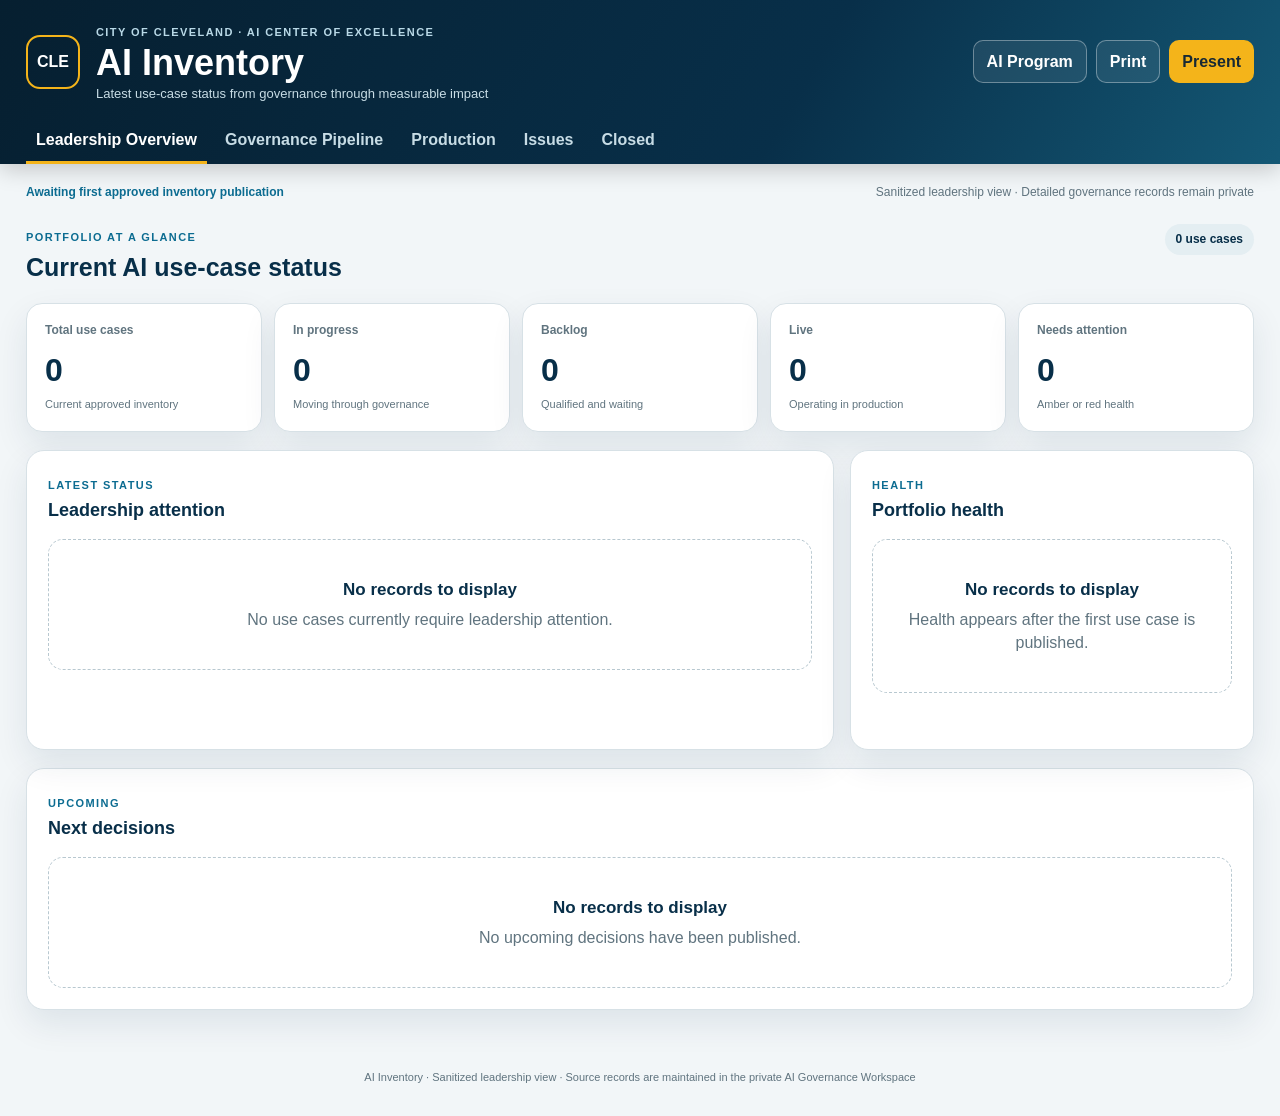
==== AI Inventory/index.html @ 3a7d6797 "Add sanitized AI Inventory leadership dashboard" ====
<!doctype html>
<html lang="en">
<head>
  <meta charset="utf-8">
  <meta name="viewport" content="width=device-width, initial-scale=1">
  <meta name="theme-color" content="#082f49">
  <meta name="description" content="Leadership view of the City of Cleveland AI use-case portfolio.">
  <title>AI Inventory | City of Cleveland</title>
  <link rel="stylesheet" href="assets/styles.css">
</head>
<body>
  <a class="skip-link" href="#main">Skip to inventory</a>
  <div class="loading" id="loading" role="status"><div class="spinner"></div><p>Loading the AI Inventory…</p></div>

  <header class="masthead">
    <div class="masthead-inner">
      <div class="brand-mark" aria-hidden="true">CLE</div>
      <div class="brand-copy">
        <span>City of Cleveland · AI Center of Excellence</span>
        <h1>AI Inventory</h1>
        <p>Latest use-case status from governance through measurable impact</p>
      </div>
      <div class="header-actions">
        <a class="button secondary" href="../">AI Program</a>
        <button class="button secondary" id="printButton" type="button">Print</button>
        <button class="button primary" id="presentButton" type="button">Present</button>
      </div>
    </div>
    <nav class="tabs" aria-label="Inventory views">
      <button class="active" data-view="overview" type="button">Leadership Overview</button>
      <button data-view="pipeline" type="button">Governance Pipeline</button>
      <button data-view="production" type="button">Production</button>
      <button data-view="issues" type="button">Issues</button>
      <button data-view="closed" type="button">Closed</button>
    </nav>
  </header>

  <main id="main">
    <div class="status-row">
      <span class="freshness" id="freshness">Awaiting first approved inventory publication</span>
      <span class="source">Sanitized leadership view · Detailed governance records remain private</span>
    </div>

    <section class="view active" id="overview" aria-labelledby="overview-title">
      <div class="slide">
        <div class="section-heading">
          <div><span class="eyebrow">Portfolio at a glance</span><h2 id="overview-title">Current AI use-case status</h2></div>
          <span class="record-count" id="recordCount">0 use cases</span>
        </div>
        <div class="kpi-grid" id="kpiGrid"></div>
      </div>
      <div class="slide dashboard-grid">
        <article class="panel span-two">
          <div class="panel-heading"><div><span class="eyebrow">Latest status</span><h2>Leadership attention</h2></div></div>
          <div class="attention-list" id="attentionList"></div>
        </article>
        <article class="panel">
          <div class="panel-heading"><div><span class="eyebrow">Health</span><h2>Portfolio health</h2></div></div>
          <div class="health-summary" id="healthSummary"></div>
        </article>
      </div>
      <div class="slide panel">
        <div class="panel-heading"><div><span class="eyebrow">Upcoming</span><h2>Next decisions</h2></div></div>
        <div class="decision-list" id="decisionList"></div>
      </div>
    </section>

    <section class="view" id="pipeline" aria-labelledby="pipeline-title">
      <div class="section-heading">
        <div><span class="eyebrow">Governance lifecycle</span><h2 id="pipeline-title">Use cases by current phase</h2><p>One card per use case, showing only the latest approved status.</p></div>
      </div>
      <div class="filters" aria-label="Inventory filters">
        <input id="searchFilter" type="search" placeholder="Search use case, department, or owner">
        <select id="statusFilter" aria-label="Filter by status"><option value="">All statuses</option></select>
        <select id="healthFilter" aria-label="Filter by health"><option value="">All health ratings</option></select>
        <select id="departmentFilter" aria-label="Filter by department"><option value="">All departments</option></select>
      </div>
      <div class="pipeline" id="pipelineBoard"></div>
    </section>

    <section class="view" id="production" aria-labelledby="production-title">
      <div class="section-heading"><div><span class="eyebrow">Operational inventory</span><h2 id="production-title">Live AI use cases</h2><p>Deployed solutions and their latest monitoring position.</p></div></div>
      <div class="card-grid" id="productionGrid"></div>
    </section>

    <section class="view" id="issues" aria-labelledby="issues-title">
      <div class="section-heading"><div><span class="eyebrow">Monitoring and mitigation</span><h2 id="issues-title">Open and resolved issues</h2><p>Production concerns remain linked to their parent use case.</p></div></div>
      <div class="issue-columns">
        <article class="panel"><div class="panel-heading"><h2>Open issues</h2></div><div id="openIssues"></div></article>
        <article class="panel"><div class="panel-heading"><h2>Recently resolved</h2></div><div id="resolvedIssues"></div></article>
      </div>
    </section>

    <section class="view" id="closed" aria-labelledby="closed-title">
      <div class="section-heading"><div><span class="eyebrow">Lifecycle outcomes</span><h2 id="closed-title">Closed use cases</h2><p>Completed, rejected, withdrawn, and decommissioned records remain visible.</p></div></div>
      <div class="card-grid" id="closedGrid"></div>
    </section>
  </main>

  <div class="present-controls" aria-label="Presentation controls">
    <button id="previousSlide" type="button" aria-label="Previous slide">←</button>
    <span id="slidePosition">1 / 1</span>
    <button id="nextSlide" type="button" aria-label="Next slide">→</button>
    <button id="exitPresentation" type="button">Exit</button>
  </div>

  <footer>AI Inventory · Sanitized leadership view · Source records are maintained in the private AI Governance Workspace</footer>
  <script src="assets/dashboard.js" defer></script>
</body>
</html>
---- AI Inventory/assets/styles.css ----
:root {
  --navy:#082f49; --navy-deep:#061f30; --blue:#0c6c91; --cyan:#3aa7c4;
  --gold:#f4b41a; --ink:#172b36; --muted:#60747f; --paper:#f2f6f8;
  --white:#fff; --line:#d7e1e6; --green:#17795a; --amber:#ad6500; --red:#b42318;
  --shadow:0 14px 34px rgba(8,47,73,.09); --radius:18px;
}
*{box-sizing:border-box}
html{scroll-behavior:smooth}
body{margin:0;background:var(--paper);color:var(--ink);font-family:Aptos,"Segoe UI",Arial,sans-serif;line-height:1.45}
button,input,select{font:inherit}
button{cursor:pointer}
.skip-link{position:absolute;left:-999px;top:0;background:#fff;padding:10px;z-index:100}.skip-link:focus{left:12px;top:12px}
.loading{position:fixed;inset:0;z-index:100;display:grid;place-items:center;align-content:center;gap:12px;background:rgba(242,246,248,.97);color:var(--navy);font-weight:800}.loading.hidden{display:none}.spinner{width:46px;height:46px;border:5px solid #d8e4e9;border-top-color:var(--blue);border-radius:50%;animation:spin 1s linear infinite}@keyframes spin{to{transform:rotate(360deg)}}
.masthead{position:sticky;top:0;z-index:40;background:linear-gradient(120deg,var(--navy-deep),var(--navy) 62%,#145875);color:#fff;box-shadow:0 5px 22px rgba(0,0,0,.2)}
.masthead-inner{max-width:1500px;margin:auto;padding:19px 26px 14px;display:flex;align-items:center;gap:16px}.brand-mark{width:54px;height:54px;border:2px solid var(--gold);border-radius:14px;display:grid;place-items:center;font-weight:900;flex:none}.brand-copy{min-width:0}.brand-copy span,.eyebrow{text-transform:uppercase;letter-spacing:.13em;font-size:11px;font-weight:900}.brand-copy span{color:#b9d9e7}.brand-copy h1{font-size:clamp(24px,3vw,36px);line-height:1;margin:3px 0}.brand-copy p{margin:4px 0 0;color:#c7dce5;font-size:13px}.header-actions{margin-left:auto;display:flex;gap:9px}.button{border:0;border-radius:10px;padding:9px 13px;font-weight:800;text-decoration:none}.button.primary{background:var(--gold);color:#172934}.button.secondary{border:1px solid rgba(255,255,255,.35);background:rgba(255,255,255,.08);color:#fff}.button:hover,.button:focus{filter:brightness(1.08)}
.tabs{max-width:1500px;margin:auto;padding:0 26px;display:flex;gap:8px;overflow:auto}.tabs button{border:0;border-bottom:3px solid transparent;background:transparent;color:#c7dce5;padding:10px;font-weight:750;white-space:nowrap}.tabs button.active{color:#fff;border-bottom-color:var(--gold)}
main{max-width:1500px;margin:0 auto 60px;padding:0 26px}.status-row{display:flex;justify-content:space-between;gap:12px;flex-wrap:wrap;padding:20px 0 14px;color:var(--muted);font-size:12px}.freshness{font-weight:800;color:var(--blue)}
.view{display:none}.view.active{display:block}.slide{margin-bottom:18px}.section-heading,.panel-heading{display:flex;justify-content:space-between;gap:16px;align-items:flex-start}.section-heading{margin:8px 0 16px}.section-heading h2,.panel-heading h2{margin:2px 0;color:var(--navy)}.section-heading h2{font-size:25px}.panel-heading h2{font-size:18px}.section-heading p{margin:5px 0 0;color:var(--muted)}.eyebrow{color:var(--blue)}.record-count{padding:7px 11px;background:#e4eef2;color:var(--navy);border-radius:999px;font-size:12px;font-weight:900}
.kpi-grid{display:grid;grid-template-columns:repeat(5,minmax(150px,1fr));gap:12px}.kpi{background:#fff;border:1px solid var(--line);border-radius:16px;padding:18px;box-shadow:var(--shadow);min-height:112px}.kpi-label{font-size:12px;color:var(--muted);font-weight:750}.kpi-value{font-size:32px;font-weight:900;color:var(--navy);margin-top:8px}.kpi-note{font-size:11px;color:var(--muted);margin-top:3px}
.panel{background:#fff;border:1px solid var(--line);border-radius:var(--radius);padding:21px;box-shadow:var(--shadow)}.panel-heading{margin-bottom:14px}.dashboard-grid{display:grid;grid-template-columns:2fr 1fr;gap:16px}.span-two{min-height:300px}
.health-summary{display:grid;gap:12px}.health-row{display:grid;grid-template-columns:70px 1fr 30px;align-items:center;gap:8px;font-size:12px;font-weight:800}.health-bar{height:10px;border-radius:999px;background:#e6ecef;overflow:hidden}.health-bar i{display:block;height:100%;border-radius:999px}.health-bar i.green{background:var(--green)}.health-bar i.amber{background:var(--amber)}.health-bar i.red{background:var(--red)}
.attention-list,.decision-list{display:grid;gap:10px}.attention-item,.decision-item,.issue-item{display:grid;grid-template-columns:auto 1fr auto;gap:12px;align-items:start;border-bottom:1px solid var(--line);padding:11px 0}.attention-item:last-child,.decision-item:last-child,.issue-item:last-child{border-bottom:0}.attention-item strong,.decision-item strong,.issue-item strong{display:block;color:var(--navy)}.detail{font-size:12px;color:var(--muted);margin-top:3px}.date{font-size:11px;font-weight:900;color:var(--blue);min-width:82px}
.filters{display:grid;grid-template-columns:2fr repeat(3,1fr);gap:9px;margin-bottom:15px}.filters input,.filters select{width:100%;border:1px solid #bdcbd2;border-radius:10px;padding:10px;background:#fff;color:var(--ink)}
.pipeline{display:grid;grid-template-columns:repeat(3,minmax(270px,1fr));gap:14px;align-items:start}.phase-column{background:#e8eff2;border:1px solid var(--line);border-radius:16px;padding:12px;min-height:160px}.phase-title{display:flex;justify-content:space-between;align-items:center;margin:0 2px 11px;color:var(--navy);font-size:13px}.phase-title span{background:#fff;border-radius:999px;padding:3px 8px;color:var(--muted)}.phase-cards{display:grid;gap:10px}
.use-case-card{background:#fff;border:1px solid var(--line);border-left:5px solid var(--blue);border-radius:13px;padding:14px;box-shadow:0 7px 20px rgba(8,47,73,.07)}.use-case-card.green{border-left-color:var(--green)}.use-case-card.amber{border-left-color:var(--amber)}.use-case-card.red{border-left-color:var(--red)}.card-top{display:flex;justify-content:space-between;gap:10px;align-items:start}.use-case-id{font-size:10px;letter-spacing:.08em;color:var(--blue);font-weight:900}.use-case-card h3{font-size:15px;line-height:1.25;color:var(--navy);margin:3px 0}.card-meta,.card-latest,.card-footer{font-size:11px;color:var(--muted)}.card-latest{color:var(--ink);background:#f5f8f9;border-radius:9px;padding:9px;margin:11px 0}.card-latest strong{display:block;color:var(--navy);margin-bottom:2px}.card-footer{display:flex;justify-content:space-between;gap:8px;align-items:center}.readiness{font-weight:850;color:var(--blue)}
.badge{display:inline-flex;align-items:center;border-radius:999px;padding:5px 8px;font-size:10px;font-weight:900;white-space:nowrap}.badge.green{background:#dcf2e8;color:#145a43}.badge.amber{background:#fff0d5;color:#7b4800}.badge.red{background:#fde5e3;color:#821b14}.badge.neutral{background:#e4edf1;color:#3d5866}.badge.critical,.badge.high{background:#fde5e3;color:#821b14}.badge.medium{background:#fff0d5;color:#7b4800}.badge.low{background:#e4edf1;color:#3d5866}
.card-grid{display:grid;grid-template-columns:repeat(3,minmax(260px,1fr));gap:14px}.issue-columns{display:grid;grid-template-columns:1fr 1fr;gap:16px}.issue-item{grid-template-columns:1fr auto}.issue-parent{font-size:10px;color:var(--blue);font-weight:900;text-transform:uppercase;letter-spacing:.06em}.mitigation{margin-top:6px;padding:7px 9px;background:#f5f8f9;border-radius:8px;font-size:11px;color:var(--ink)}
.empty-state{grid-column:1/-1;text-align:center;padding:38px 20px;color:var(--muted);background:#fff;border:1px dashed #b8c8d0;border-radius:15px}.empty-state strong{display:block;color:var(--navy);font-size:17px;margin-bottom:5px}
.present-controls{display:none}footer{max-width:1500px;margin:0 auto 30px;padding:0 26px;text-align:center;color:var(--muted);font-size:11px}
.presentation-mode{overflow:hidden;background:var(--navy-deep)}.presentation-mode .masthead{position:fixed;left:0;right:0}.presentation-mode .tabs,.presentation-mode .brand-copy p,.presentation-mode .status-row{display:none}.presentation-mode main{max-width:none;margin:90px 0 0;height:calc(100vh - 90px);padding:22px 5vw 75px;overflow:auto}.presentation-mode .view.active .slide{display:none;min-height:calc(100vh - 190px)}.presentation-mode .view.active .slide.present-active{display:block}.presentation-mode .panel,.presentation-mode .kpi{box-shadow:none}.presentation-mode .present-controls{position:fixed;display:flex;align-items:center;gap:9px;left:50%;bottom:17px;transform:translateX(-50%);z-index:80;background:var(--navy-deep);padding:8px 10px;border-radius:999px;color:#fff}.present-controls button{border:0;background:#145875;color:#fff;border-radius:999px;padding:8px 12px;font-weight:800}.present-controls span{min-width:70px;text-align:center;font-size:12px}
@media(max-width:1050px){.kpi-grid{grid-template-columns:repeat(3,1fr)}.dashboard-grid,.issue-columns{grid-template-columns:1fr}.pipeline,.card-grid{grid-template-columns:repeat(2,1fr)}}
@media(max-width:700px){.masthead-inner{padding:14px}.brand-mark{width:44px;height:44px}.brand-copy p{display:none}.header-actions .secondary:not(:first-child){display:none}.tabs,main{padding-left:14px;padding-right:14px}.kpi-grid,.pipeline,.card-grid{grid-template-columns:1fr}.filters{grid-template-columns:1fr}.source{display:none}}
@media print{.masthead,.status-row,.filters,.present-controls,footer{display:none!important}body{background:#fff}.view{display:none!important}.view.active{display:block!important}.panel,.kpi,.use-case-card{box-shadow:none}main{max-width:none;margin:0;padding:0}}
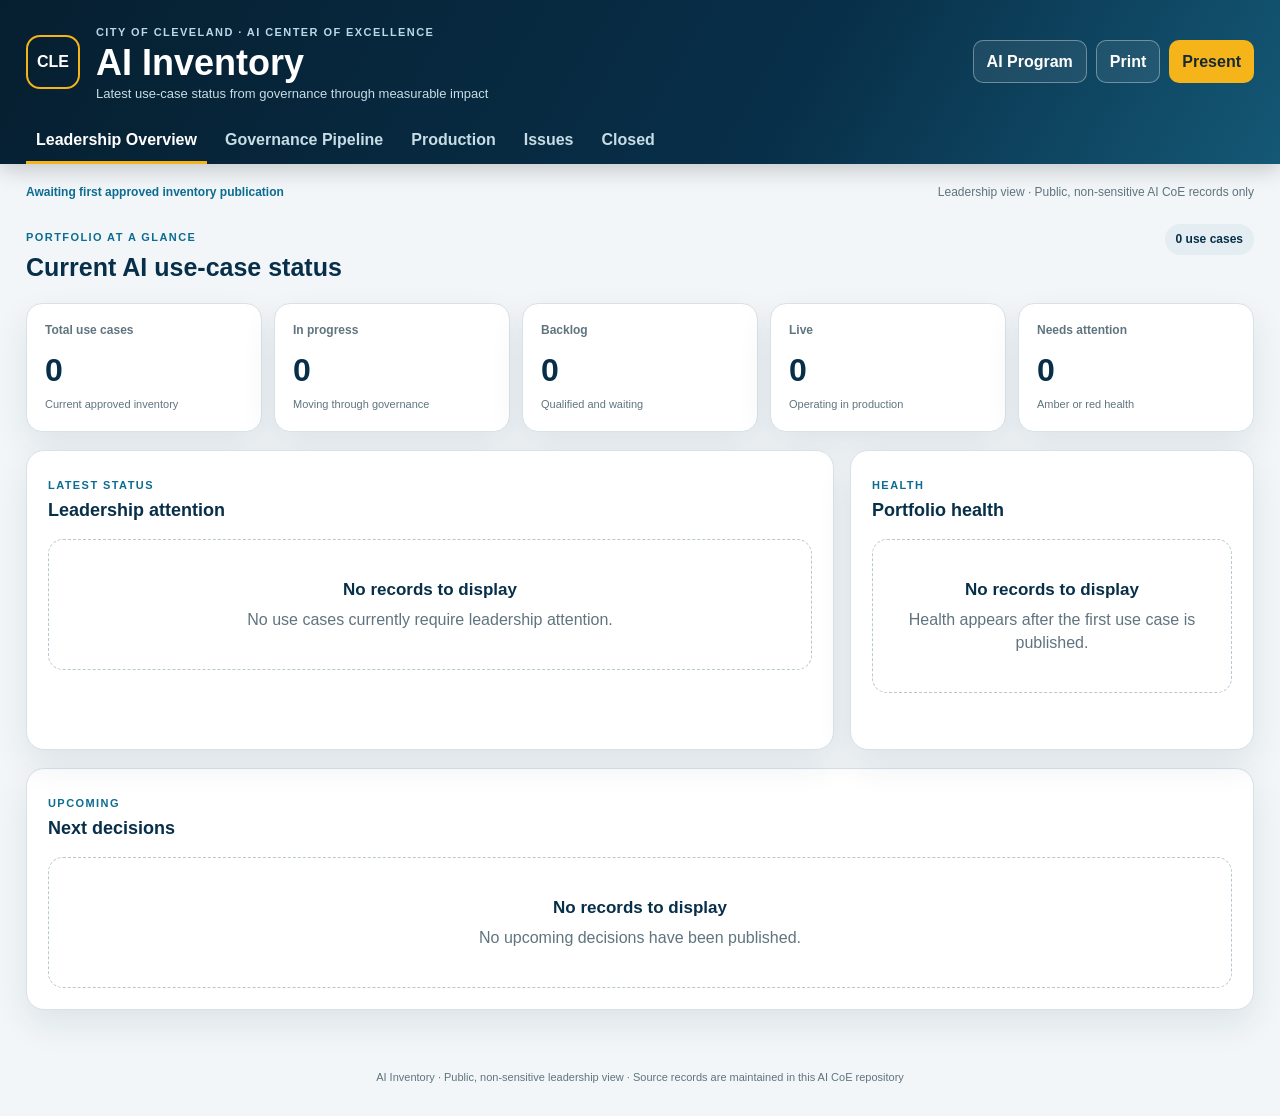
==== commit 45a60434: "Add public AI governance workspace" ====
--- a/AI Inventory/index.html
+++ b/AI Inventory/index.html
@@ -38,7 +38,7 @@
   <main id="main">
     <div class="status-row">
       <span class="freshness" id="freshness">Awaiting first approved inventory publication</span>
-      <span class="source">Sanitized leadership view · Detailed governance records remain private</span>
+      <span class="source">Leadership view · Public, non-sensitive AI CoE records only</span>
     </div>
 
     <section class="view active" id="overview" aria-labelledby="overview-title">
@@ -104,7 +104,7 @@
     <button id="exitPresentation" type="button">Exit</button>
   </div>
 
-  <footer>AI Inventory · Sanitized leadership view · Source records are maintained in the private AI Governance Workspace</footer>
+  <footer>AI Inventory · Public, non-sensitive leadership view · Source records are maintained in this AI CoE repository</footer>
   <script src="assets/dashboard.js" defer></script>
 </body>
 </html>
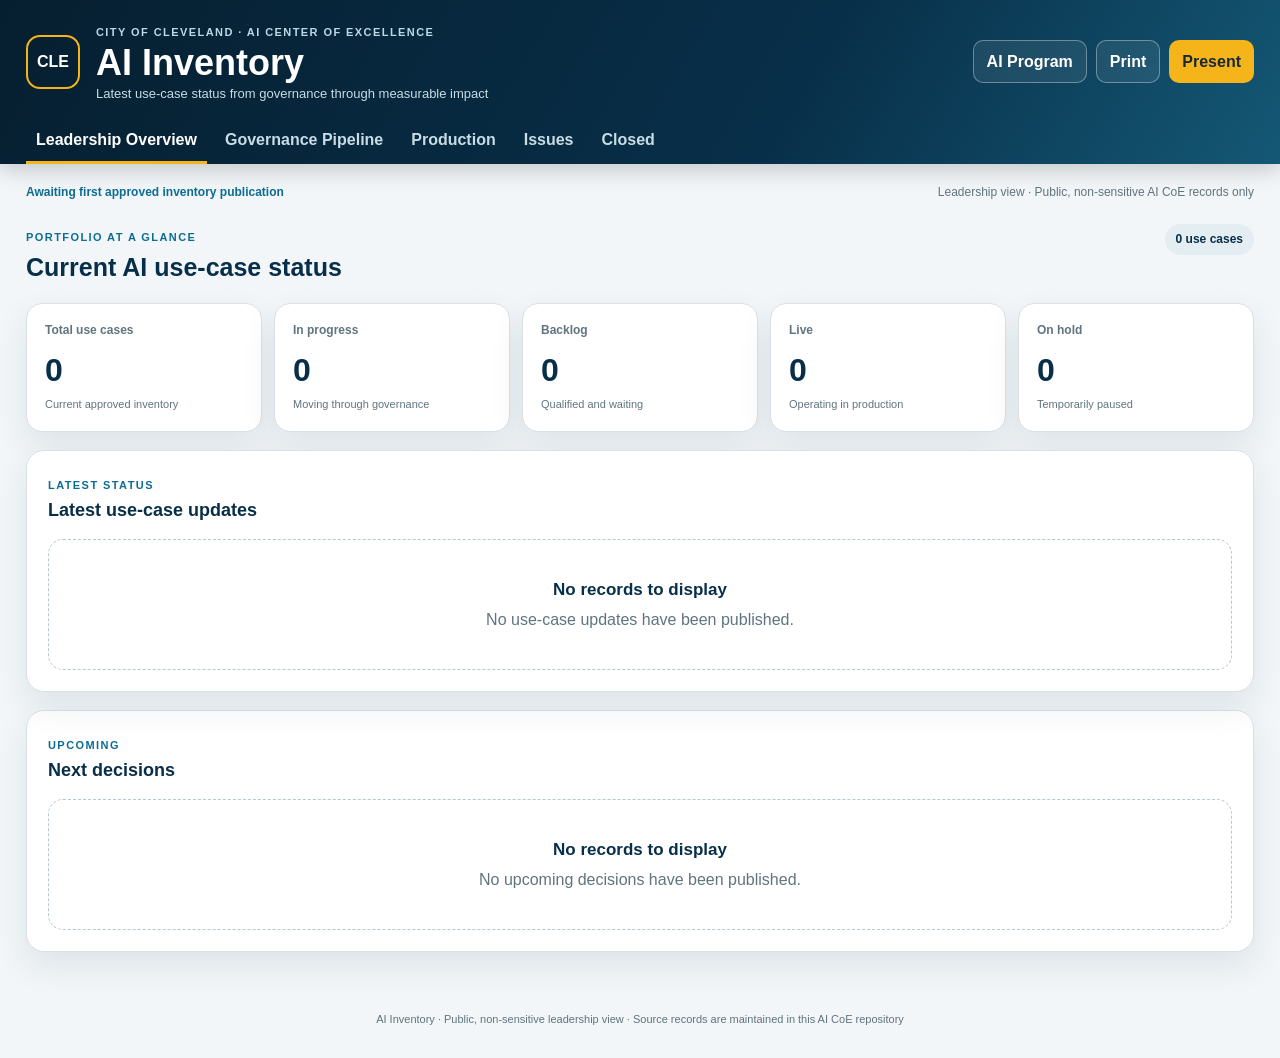
==== commit 05518e64: "Remove health indicators from dashboards" ====
--- a/AI Inventory/index.html
+++ b/AI Inventory/index.html
@@ -50,13 +50,9 @@
         <div class="kpi-grid" id="kpiGrid"></div>
       </div>
       <div class="slide dashboard-grid">
-        <article class="panel span-two">
-          <div class="panel-heading"><div><span class="eyebrow">Latest status</span><h2>Leadership attention</h2></div></div>
-          <div class="attention-list" id="attentionList"></div>
-        </article>
         <article class="panel">
-          <div class="panel-heading"><div><span class="eyebrow">Health</span><h2>Portfolio health</h2></div></div>
-          <div class="health-summary" id="healthSummary"></div>
+          <div class="panel-heading"><div><span class="eyebrow">Latest status</span><h2>Latest use-case updates</h2></div></div>
+          <div class="update-list" id="latestUpdates"></div>
         </article>
       </div>
       <div class="slide panel">
@@ -67,12 +63,11 @@
 
     <section class="view" id="pipeline" aria-labelledby="pipeline-title">
       <div class="section-heading">
-        <div><span class="eyebrow">Governance lifecycle</span><h2 id="pipeline-title">Use cases by current phase</h2><p>One card per use case, showing only the latest approved status.</p></div>
+          <div><span class="eyebrow">Governance lifecycle</span><h2 id="pipeline-title">Use cases by current phase</h2><p>Simple phases, latest update, checklist progress, and direct file access.</p></div>
       </div>
       <div class="filters" aria-label="Inventory filters">
         <input id="searchFilter" type="search" placeholder="Search use case, department, or owner">
         <select id="statusFilter" aria-label="Filter by status"><option value="">All statuses</option></select>
-        <select id="healthFilter" aria-label="Filter by health"><option value="">All health ratings</option></select>
         <select id="departmentFilter" aria-label="Filter by department"><option value="">All departments</option></select>
       </div>
       <div class="pipeline" id="pipelineBoard"></div>
--- a/AI Inventory/assets/styles.css
+++ b/AI Inventory/assets/styles.css
@@ -1,7 +1,7 @@
 :root {
   --navy:#082f49; --navy-deep:#061f30; --blue:#0c6c91; --cyan:#3aa7c4;
   --gold:#f4b41a; --ink:#172b36; --muted:#60747f; --paper:#f2f6f8;
-  --white:#fff; --line:#d7e1e6; --green:#17795a; --amber:#ad6500; --red:#b42318;
+  --white:#fff; --line:#d7e1e6;
   --shadow:0 14px 34px rgba(8,47,73,.09); --radius:18px;
 }
 *{box-sizing:border-box}
@@ -17,13 +17,13 @@
 main{max-width:1500px;margin:0 auto 60px;padding:0 26px}.status-row{display:flex;justify-content:space-between;gap:12px;flex-wrap:wrap;padding:20px 0 14px;color:var(--muted);font-size:12px}.freshness{font-weight:800;color:var(--blue)}
 .view{display:none}.view.active{display:block}.slide{margin-bottom:18px}.section-heading,.panel-heading{display:flex;justify-content:space-between;gap:16px;align-items:flex-start}.section-heading{margin:8px 0 16px}.section-heading h2,.panel-heading h2{margin:2px 0;color:var(--navy)}.section-heading h2{font-size:25px}.panel-heading h2{font-size:18px}.section-heading p{margin:5px 0 0;color:var(--muted)}.eyebrow{color:var(--blue)}.record-count{padding:7px 11px;background:#e4eef2;color:var(--navy);border-radius:999px;font-size:12px;font-weight:900}
 .kpi-grid{display:grid;grid-template-columns:repeat(5,minmax(150px,1fr));gap:12px}.kpi{background:#fff;border:1px solid var(--line);border-radius:16px;padding:18px;box-shadow:var(--shadow);min-height:112px}.kpi-label{font-size:12px;color:var(--muted);font-weight:750}.kpi-value{font-size:32px;font-weight:900;color:var(--navy);margin-top:8px}.kpi-note{font-size:11px;color:var(--muted);margin-top:3px}
-.panel{background:#fff;border:1px solid var(--line);border-radius:var(--radius);padding:21px;box-shadow:var(--shadow)}.panel-heading{margin-bottom:14px}.dashboard-grid{display:grid;grid-template-columns:2fr 1fr;gap:16px}.span-two{min-height:300px}
-.health-summary{display:grid;gap:12px}.health-row{display:grid;grid-template-columns:70px 1fr 30px;align-items:center;gap:8px;font-size:12px;font-weight:800}.health-bar{height:10px;border-radius:999px;background:#e6ecef;overflow:hidden}.health-bar i{display:block;height:100%;border-radius:999px}.health-bar i.green{background:var(--green)}.health-bar i.amber{background:var(--amber)}.health-bar i.red{background:var(--red)}
-.attention-list,.decision-list{display:grid;gap:10px}.attention-item,.decision-item,.issue-item{display:grid;grid-template-columns:auto 1fr auto;gap:12px;align-items:start;border-bottom:1px solid var(--line);padding:11px 0}.attention-item:last-child,.decision-item:last-child,.issue-item:last-child{border-bottom:0}.attention-item strong,.decision-item strong,.issue-item strong{display:block;color:var(--navy)}.detail{font-size:12px;color:var(--muted);margin-top:3px}.date{font-size:11px;font-weight:900;color:var(--blue);min-width:82px}
-.filters{display:grid;grid-template-columns:2fr repeat(3,1fr);gap:9px;margin-bottom:15px}.filters input,.filters select{width:100%;border:1px solid #bdcbd2;border-radius:10px;padding:10px;background:#fff;color:var(--ink)}
+.panel{background:#fff;border:1px solid var(--line);border-radius:var(--radius);padding:21px;box-shadow:var(--shadow)}.panel-heading{margin-bottom:14px}.dashboard-grid{display:grid;grid-template-columns:1fr;gap:16px}
+.update-list,.decision-list{display:grid;gap:10px}.update-item,.decision-item,.issue-item{display:grid;grid-template-columns:auto 1fr auto;gap:12px;align-items:start;border-bottom:1px solid var(--line);padding:11px 0}.update-item:last-child,.decision-item:last-child,.issue-item:last-child{border-bottom:0}.update-item strong,.decision-item strong,.issue-item strong{display:block;color:var(--navy)}.detail{font-size:12px;color:var(--muted);margin-top:3px}.date{font-size:11px;font-weight:900;color:var(--blue);min-width:82px}
+.filters{display:grid;grid-template-columns:2fr 1fr 1fr;gap:9px;margin-bottom:15px}.filters input,.filters select{width:100%;border:1px solid #bdcbd2;border-radius:10px;padding:10px;background:#fff;color:var(--ink)}
 .pipeline{display:grid;grid-template-columns:repeat(3,minmax(270px,1fr));gap:14px;align-items:start}.phase-column{background:#e8eff2;border:1px solid var(--line);border-radius:16px;padding:12px;min-height:160px}.phase-title{display:flex;justify-content:space-between;align-items:center;margin:0 2px 11px;color:var(--navy);font-size:13px}.phase-title span{background:#fff;border-radius:999px;padding:3px 8px;color:var(--muted)}.phase-cards{display:grid;gap:10px}
-.use-case-card{background:#fff;border:1px solid var(--line);border-left:5px solid var(--blue);border-radius:13px;padding:14px;box-shadow:0 7px 20px rgba(8,47,73,.07)}.use-case-card.green{border-left-color:var(--green)}.use-case-card.amber{border-left-color:var(--amber)}.use-case-card.red{border-left-color:var(--red)}.card-top{display:flex;justify-content:space-between;gap:10px;align-items:start}.use-case-id{font-size:10px;letter-spacing:.08em;color:var(--blue);font-weight:900}.use-case-card h3{font-size:15px;line-height:1.25;color:var(--navy);margin:3px 0}.card-meta,.card-latest,.card-footer{font-size:11px;color:var(--muted)}.card-latest{color:var(--ink);background:#f5f8f9;border-radius:9px;padding:9px;margin:11px 0}.card-latest strong{display:block;color:var(--navy);margin-bottom:2px}.card-footer{display:flex;justify-content:space-between;gap:8px;align-items:center}.readiness{font-weight:850;color:var(--blue)}
-.badge{display:inline-flex;align-items:center;border-radius:999px;padding:5px 8px;font-size:10px;font-weight:900;white-space:nowrap}.badge.green{background:#dcf2e8;color:#145a43}.badge.amber{background:#fff0d5;color:#7b4800}.badge.red{background:#fde5e3;color:#821b14}.badge.neutral{background:#e4edf1;color:#3d5866}.badge.critical,.badge.high{background:#fde5e3;color:#821b14}.badge.medium{background:#fff0d5;color:#7b4800}.badge.low{background:#e4edf1;color:#3d5866}
+.use-case-card{background:#fff;border:1px solid var(--line);border-left:5px solid var(--blue);border-radius:13px;padding:14px;box-shadow:0 7px 20px rgba(8,47,73,.07)}.card-top{display:flex;justify-content:space-between;gap:10px;align-items:start}.use-case-id{font-size:10px;letter-spacing:.08em;color:var(--blue);font-weight:900}.use-case-card h3{font-size:15px;line-height:1.25;color:var(--navy);margin:3px 0}.card-meta,.card-latest,.card-footer{font-size:11px;color:var(--muted)}.card-latest{color:var(--ink);background:#f5f8f9;border-radius:9px;padding:9px;margin:11px 0}.card-latest strong{display:block;color:var(--navy);margin-bottom:2px}.card-footer{display:flex;justify-content:space-between;gap:8px;align-items:center}.readiness{font-weight:850;color:var(--blue)}
+.card-actions{display:flex;gap:8px;margin-top:11px}.card-actions a{flex:1;text-align:center;text-decoration:none;border:1px solid #b9cbd4;border-radius:8px;padding:7px;color:var(--blue);font-size:11px;font-weight:850}.card-actions a:hover,.card-actions a:focus{background:#e9f2f5}
+.badge{display:inline-flex;align-items:center;border-radius:999px;padding:5px 8px;font-size:10px;font-weight:900;white-space:nowrap;background:#e4edf1;color:#3d5866}
 .card-grid{display:grid;grid-template-columns:repeat(3,minmax(260px,1fr));gap:14px}.issue-columns{display:grid;grid-template-columns:1fr 1fr;gap:16px}.issue-item{grid-template-columns:1fr auto}.issue-parent{font-size:10px;color:var(--blue);font-weight:900;text-transform:uppercase;letter-spacing:.06em}.mitigation{margin-top:6px;padding:7px 9px;background:#f5f8f9;border-radius:8px;font-size:11px;color:var(--ink)}
 .empty-state{grid-column:1/-1;text-align:center;padding:38px 20px;color:var(--muted);background:#fff;border:1px dashed #b8c8d0;border-radius:15px}.empty-state strong{display:block;color:var(--navy);font-size:17px;margin-bottom:5px}
 .present-controls{display:none}footer{max-width:1500px;margin:0 auto 30px;padding:0 26px;text-align:center;color:var(--muted);font-size:11px}
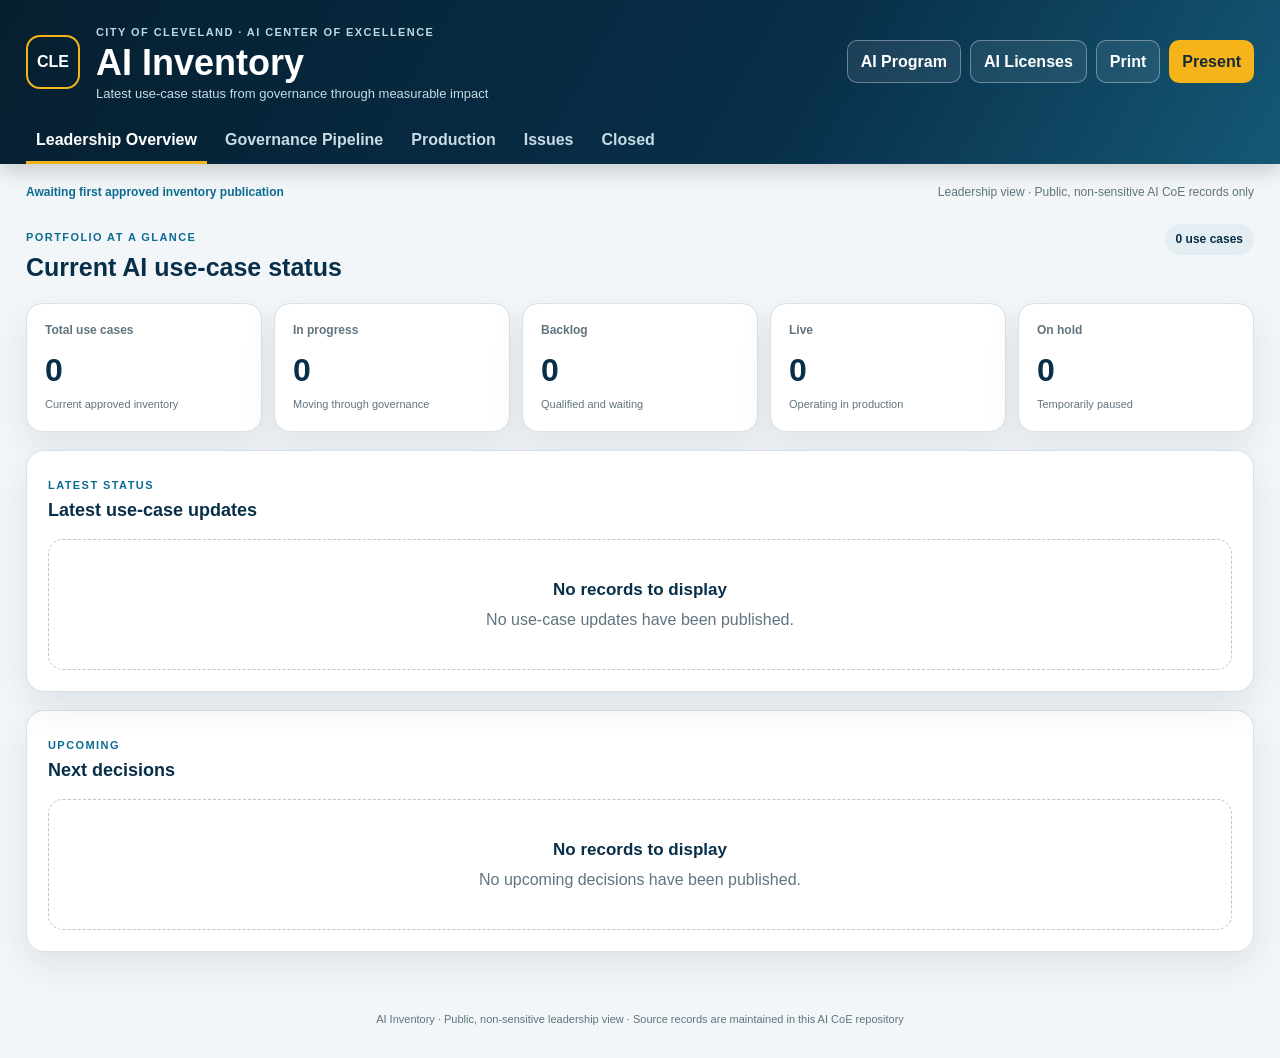
==== commit 37e28d19: "Add automated AI license dashboard" ====
--- a/AI Inventory/index.html
+++ b/AI Inventory/index.html
@@ -22,6 +22,7 @@
       </div>
       <div class="header-actions">
         <a class="button secondary" href="../">AI Program</a>
+        <a class="button secondary" href="../AI%20Licenses/">AI Licenses</a>
         <button class="button secondary" id="printButton" type="button">Print</button>
         <button class="button primary" id="presentButton" type="button">Present</button>
       </div>
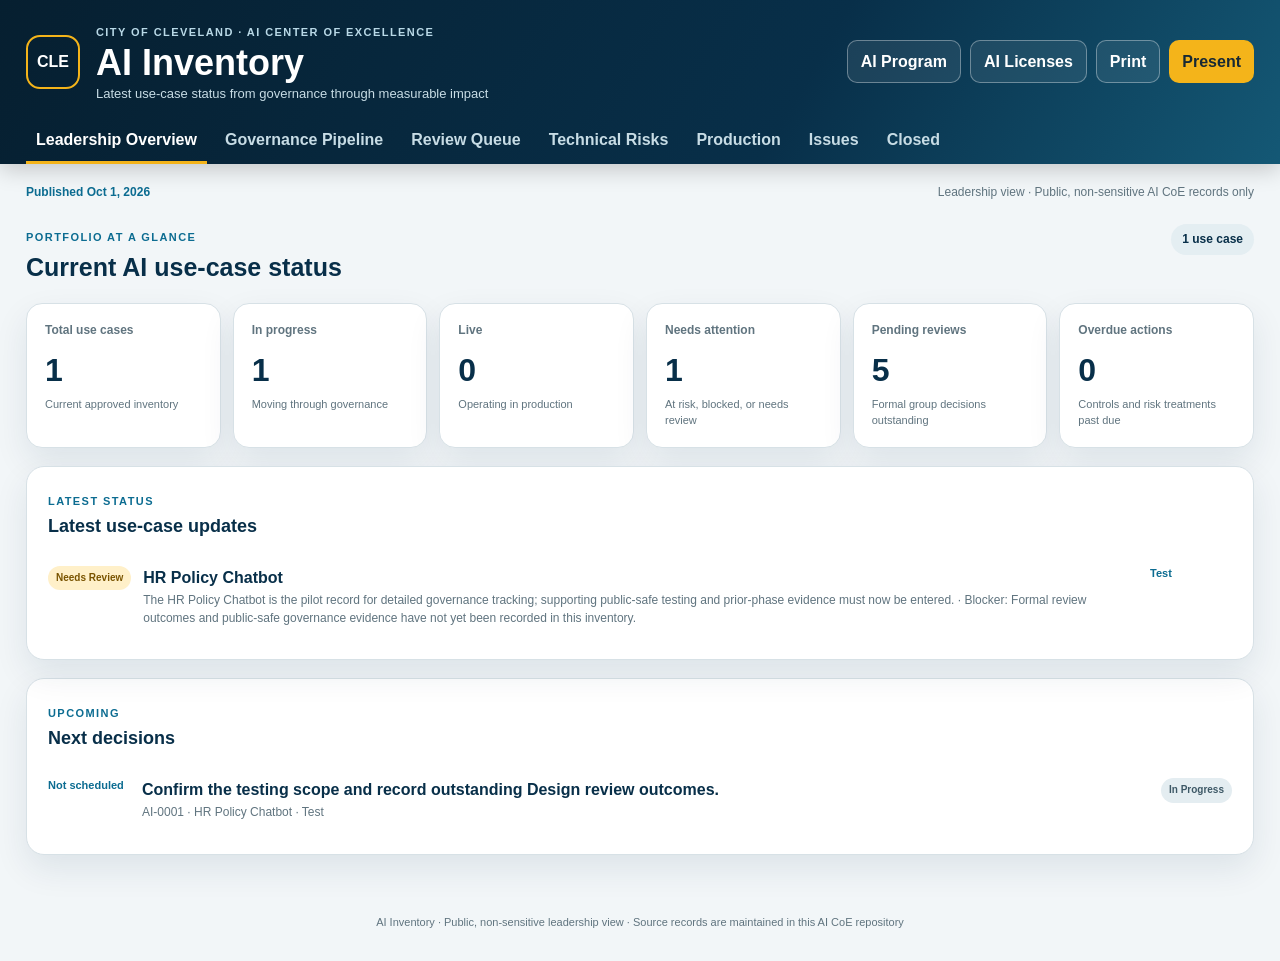
==== commit e015c416: "Expand AI inventory governance tracking" ====
--- a/AI Inventory/index.html
+++ b/AI Inventory/index.html
@@ -30,6 +30,8 @@
     <nav class="tabs" aria-label="Inventory views">
       <button class="active" data-view="overview" type="button">Leadership Overview</button>
       <button data-view="pipeline" type="button">Governance Pipeline</button>
+      <button data-view="reviews" type="button">Review Queue</button>
+      <button data-view="risks" type="button">Technical Risks</button>
       <button data-view="production" type="button">Production</button>
       <button data-view="issues" type="button">Issues</button>
       <button data-view="closed" type="button">Closed</button>
@@ -74,6 +76,25 @@
       <div class="pipeline" id="pipelineBoard"></div>
     </section>
 
+    <section class="view" id="reviews" aria-labelledby="reviews-title">
+      <div class="slide">
+        <div class="section-heading"><div><span class="eyebrow">Formal assurance</span><h2 id="reviews-title">Review queue</h2><p>Required Cyber, Data, Application, Network, and Enterprise decisions that are not yet complete.</p></div></div>
+        <div class="kpi-grid five" id="reviewKpis"></div>
+      </div>
+      <div class="slide panel">
+        <div class="panel-heading"><div><span class="eyebrow">Action required</span><h2>Pending formal reviews</h2></div></div>
+        <div id="reviewQueue"></div>
+      </div>
+    </section>
+
+    <section class="view" id="risks" aria-labelledby="risks-title">
+      <div class="slide">
+        <div class="section-heading"><div><span class="eyebrow">Technical assurance</span><h2 id="risks-title">Technical and AI risk register</h2><p>Inherent and residual risks, mitigation ownership, target dates, and decision status.</p></div></div>
+        <div class="kpi-grid" id="riskKpis"></div>
+      </div>
+      <div class="slide risk-grid" id="technicalRiskList"></div>
+    </section>
+
     <section class="view" id="production" aria-labelledby="production-title">
       <div class="section-heading"><div><span class="eyebrow">Operational inventory</span><h2 id="production-title">Live AI use cases</h2><p>Deployed solutions and their latest monitoring position.</p></div></div>
       <div class="card-grid" id="productionGrid"></div>
@@ -93,6 +114,13 @@
     </section>
   </main>
 
+  <dialog class="case-dialog" id="caseDetailDialog" aria-labelledby="caseDetailTitle">
+    <div class="dialog-shell">
+      <div class="dialog-header"><div><span class="eyebrow">Governance passport</span><h2 id="caseDetailTitle">Use-case governance</h2></div><button class="dialog-close" id="caseDetailClose" type="button" aria-label="Close detailed governance view">Close</button></div>
+      <div class="dialog-body" id="caseDetailBody"></div>
+    </div>
+  </dialog>
+
   <div class="present-controls" aria-label="Presentation controls">
     <button id="previousSlide" type="button" aria-label="Previous slide">←</button>
     <span id="slidePosition">1 / 1</span>
--- a/AI Inventory/assets/styles.css
+++ b/AI Inventory/assets/styles.css
@@ -16,18 +16,21 @@
 .tabs{max-width:1500px;margin:auto;padding:0 26px;display:flex;gap:8px;overflow:auto}.tabs button{border:0;border-bottom:3px solid transparent;background:transparent;color:#c7dce5;padding:10px;font-weight:750;white-space:nowrap}.tabs button.active{color:#fff;border-bottom-color:var(--gold)}
 main{max-width:1500px;margin:0 auto 60px;padding:0 26px}.status-row{display:flex;justify-content:space-between;gap:12px;flex-wrap:wrap;padding:20px 0 14px;color:var(--muted);font-size:12px}.freshness{font-weight:800;color:var(--blue)}
 .view{display:none}.view.active{display:block}.slide{margin-bottom:18px}.section-heading,.panel-heading{display:flex;justify-content:space-between;gap:16px;align-items:flex-start}.section-heading{margin:8px 0 16px}.section-heading h2,.panel-heading h2{margin:2px 0;color:var(--navy)}.section-heading h2{font-size:25px}.panel-heading h2{font-size:18px}.section-heading p{margin:5px 0 0;color:var(--muted)}.eyebrow{color:var(--blue)}.record-count{padding:7px 11px;background:#e4eef2;color:var(--navy);border-radius:999px;font-size:12px;font-weight:900}
-.kpi-grid{display:grid;grid-template-columns:repeat(5,minmax(150px,1fr));gap:12px}.kpi{background:#fff;border:1px solid var(--line);border-radius:16px;padding:18px;box-shadow:var(--shadow);min-height:112px}.kpi-label{font-size:12px;color:var(--muted);font-weight:750}.kpi-value{font-size:32px;font-weight:900;color:var(--navy);margin-top:8px}.kpi-note{font-size:11px;color:var(--muted);margin-top:3px}
+.kpi-grid{display:grid;grid-template-columns:repeat(auto-fit,minmax(150px,1fr));gap:12px}.kpi{background:#fff;border:1px solid var(--line);border-radius:16px;padding:18px;box-shadow:var(--shadow);min-height:112px}.kpi-label{font-size:12px;color:var(--muted);font-weight:750}.kpi-value{font-size:32px;font-weight:900;color:var(--navy);margin-top:8px}.kpi-note{font-size:11px;color:var(--muted);margin-top:3px}
 .panel{background:#fff;border:1px solid var(--line);border-radius:var(--radius);padding:21px;box-shadow:var(--shadow)}.panel-heading{margin-bottom:14px}.dashboard-grid{display:grid;grid-template-columns:1fr;gap:16px}
 .update-list,.decision-list{display:grid;gap:10px}.update-item,.decision-item,.issue-item{display:grid;grid-template-columns:auto 1fr auto;gap:12px;align-items:start;border-bottom:1px solid var(--line);padding:11px 0}.update-item:last-child,.decision-item:last-child,.issue-item:last-child{border-bottom:0}.update-item strong,.decision-item strong,.issue-item strong{display:block;color:var(--navy)}.detail{font-size:12px;color:var(--muted);margin-top:3px}.date{font-size:11px;font-weight:900;color:var(--blue);min-width:82px}
 .filters{display:grid;grid-template-columns:2fr 1fr 1fr;gap:9px;margin-bottom:15px}.filters input,.filters select{width:100%;border:1px solid #bdcbd2;border-radius:10px;padding:10px;background:#fff;color:var(--ink)}
 .pipeline{display:grid;grid-template-columns:repeat(3,minmax(270px,1fr));gap:14px;align-items:start}.phase-column{background:#e8eff2;border:1px solid var(--line);border-radius:16px;padding:12px;min-height:160px}.phase-title{display:flex;justify-content:space-between;align-items:center;margin:0 2px 11px;color:var(--navy);font-size:13px}.phase-title span{background:#fff;border-radius:999px;padding:3px 8px;color:var(--muted)}.phase-cards{display:grid;gap:10px}
 .use-case-card{background:#fff;border:1px solid var(--line);border-left:5px solid var(--blue);border-radius:13px;padding:14px;box-shadow:0 7px 20px rgba(8,47,73,.07)}.card-top{display:flex;justify-content:space-between;gap:10px;align-items:start}.use-case-id{font-size:10px;letter-spacing:.08em;color:var(--blue);font-weight:900}.use-case-card h3{font-size:15px;line-height:1.25;color:var(--navy);margin:3px 0}.card-meta,.card-latest,.card-footer{font-size:11px;color:var(--muted)}.card-latest{color:var(--ink);background:#f5f8f9;border-radius:9px;padding:9px;margin:11px 0}.card-latest strong{display:block;color:var(--navy);margin-bottom:2px}.card-footer{display:flex;justify-content:space-between;gap:8px;align-items:center}.readiness{font-weight:850;color:var(--blue)}
-.card-actions{display:flex;gap:8px;margin-top:11px}.card-actions a{flex:1;text-align:center;text-decoration:none;border:1px solid #b9cbd4;border-radius:8px;padding:7px;color:var(--blue);font-size:11px;font-weight:850}.card-actions a:hover,.card-actions a:focus{background:#e9f2f5}
-.badge{display:inline-flex;align-items:center;border-radius:999px;padding:5px 8px;font-size:10px;font-weight:900;white-space:nowrap;background:#e4edf1;color:#3d5866}
+.card-actions{display:flex;gap:8px;flex-wrap:wrap;margin-top:11px}.card-actions a,.link-button{flex:1;text-align:center;text-decoration:none;border:1px solid #b9cbd4;border-radius:8px;padding:7px;color:var(--blue);background:#fff;font-size:11px;font-weight:850;white-space:nowrap}.card-actions a:hover,.card-actions a:focus,.link-button:hover,.link-button:focus{background:#e9f2f5}.mini-grid{display:grid;grid-template-columns:repeat(3,1fr);gap:5px;margin:9px 0}.mini-grid span{background:#f5f8f9;border-radius:7px;padding:6px;text-align:center;color:var(--muted);font-size:9px}.mini-grid strong{display:block;color:var(--navy);font-size:13px}.blocker{color:#8c321f}
+.badge{display:inline-flex;align-items:center;border-radius:999px;padding:5px 8px;font-size:10px;font-weight:900;white-space:nowrap;background:#e4edf1;color:#3d5866}.badge.on-track,.badge.approved,.badge.complete,.badge.low{background:#dff3e8;color:#17643a}.badge.at-risk,.badge.needs-review,.badge.in-review,.badge.moderate,.badge.approved-with-conditions{background:#fff0c9;color:#7a5400}.badge.blocked,.badge.changes-needed,.badge.high,.badge.critical{background:#fde2df;color:#8c2418}.badge.in-progress,.badge.ready{background:#dceef8;color:#075d84}.badge.not-started,.badge.not-assessed,.badge.not-required,.badge.not-applicable{background:#edf1f3;color:#536771}
 .card-grid{display:grid;grid-template-columns:repeat(3,minmax(260px,1fr));gap:14px}.issue-columns{display:grid;grid-template-columns:1fr 1fr;gap:16px}.issue-item{grid-template-columns:1fr auto}.issue-parent{font-size:10px;color:var(--blue);font-weight:900;text-transform:uppercase;letter-spacing:.06em}.mitigation{margin-top:6px;padding:7px 9px;background:#f5f8f9;border-radius:8px;font-size:11px;color:var(--ink)}
 .empty-state{grid-column:1/-1;text-align:center;padding:38px 20px;color:var(--muted);background:#fff;border:1px dashed #b8c8d0;border-radius:15px}.empty-state strong{display:block;color:var(--navy);font-size:17px;margin-bottom:5px}
+.review-row{display:grid;grid-template-columns:1fr auto;gap:14px;align-items:start;padding:13px 0;border-bottom:1px solid var(--line)}.review-row:last-child{border-bottom:0}.review-row strong{display:block;color:var(--navy)}.risk-grid,.review-grid{display:grid;grid-template-columns:repeat(auto-fit,minmax(290px,1fr));gap:14px}.risk-card,.review-card{background:#fff;border:1px solid var(--line);border-radius:15px;padding:16px;box-shadow:var(--shadow)}.risk-card h3,.review-card h3{margin:3px 0;color:var(--navy);font-size:16px}.risk-card p,.review-card p{font-size:12px;color:var(--ink)}
+.case-dialog{width:min(1320px,96vw);height:min(920px,94vh);padding:0;border:0;border-radius:20px;background:#f4f7f8;box-shadow:0 28px 80px rgba(0,0,0,.35)}.case-dialog::backdrop{background:rgba(3,23,35,.7)}.dialog-shell{height:100%;display:flex;flex-direction:column}.dialog-header{display:flex;justify-content:space-between;align-items:center;gap:18px;padding:18px 22px;background:var(--navy);color:#fff}.dialog-header .eyebrow{color:#b9d9e7}.dialog-header h2{margin:3px 0}.dialog-close{border:1px solid rgba(255,255,255,.4);background:transparent;color:#fff;border-radius:9px;padding:8px 12px;font-weight:800}.dialog-body{padding:20px;overflow:auto}.detail-hero{display:flex;justify-content:space-between;gap:20px;align-items:start;background:#fff;border:1px solid var(--line);border-radius:15px;padding:18px}.detail-hero p{margin:7px 0 0}.detail-badges{display:flex;gap:7px;flex-wrap:wrap;justify-content:flex-end}.detail-grid{display:grid;grid-template-columns:1fr 1fr;gap:14px;margin-top:14px}.detail-panel{background:#fff;border:1px solid var(--line);border-radius:15px;padding:16px}.detail-panel h3{color:var(--navy);margin:0 0 10px}.detail-panel dl{display:grid;grid-template-columns:125px 1fr;gap:7px 12px;margin:0;font-size:12px}.detail-panel dt{font-weight:850;color:var(--muted)}.detail-panel dd{margin:0}.detail-section{margin-top:22px}.section-heading.compact{margin-bottom:10px}.section-heading.compact h2{font-size:20px}
+.phase-detail{background:#fff;border:1px solid var(--line);border-radius:13px;margin-bottom:9px;overflow:hidden}.phase-detail summary{display:flex;justify-content:space-between;gap:12px;align-items:center;padding:13px 15px;cursor:pointer}.phase-detail summary strong{display:block;color:var(--navy)}.phase-detail summary small{display:block;color:var(--muted);margin-top:2px}.phase-summary{display:flex;align-items:center;gap:7px;font-size:11px;color:var(--muted)}.progress-track{height:5px;background:#e6edf0}.progress-track i{display:block;height:100%;background:var(--blue)}.phase-dates,.gate-note{padding:9px 15px;font-size:11px;color:var(--muted);border-bottom:1px solid var(--line)}.gate-note{color:var(--ink);background:#f8fafb}.requirement-list{padding:4px 15px 10px}.requirement-row{display:grid;grid-template-columns:1fr auto;gap:12px;padding:10px 0;border-bottom:1px solid var(--line)}.requirement-row:last-child{border-bottom:0}.requirement-row.overdue{border-left:3px solid #c94332;padding-left:9px}.requirement-row strong{display:block;color:var(--ink);font-size:12px}.control-id{display:inline-block;margin-right:7px;color:var(--blue);font-size:10px;font-weight:900;letter-spacing:.04em}
 .present-controls{display:none}footer{max-width:1500px;margin:0 auto 30px;padding:0 26px;text-align:center;color:var(--muted);font-size:11px}
 .presentation-mode{overflow:hidden;background:var(--navy-deep)}.presentation-mode .masthead{position:fixed;left:0;right:0}.presentation-mode .tabs,.presentation-mode .brand-copy p,.presentation-mode .status-row{display:none}.presentation-mode main{max-width:none;margin:90px 0 0;height:calc(100vh - 90px);padding:22px 5vw 75px;overflow:auto}.presentation-mode .view.active .slide{display:none;min-height:calc(100vh - 190px)}.presentation-mode .view.active .slide.present-active{display:block}.presentation-mode .panel,.presentation-mode .kpi{box-shadow:none}.presentation-mode .present-controls{position:fixed;display:flex;align-items:center;gap:9px;left:50%;bottom:17px;transform:translateX(-50%);z-index:80;background:var(--navy-deep);padding:8px 10px;border-radius:999px;color:#fff}.present-controls button{border:0;background:#145875;color:#fff;border-radius:999px;padding:8px 12px;font-weight:800}.present-controls span{min-width:70px;text-align:center;font-size:12px}
 @media(max-width:1050px){.kpi-grid{grid-template-columns:repeat(3,1fr)}.dashboard-grid,.issue-columns{grid-template-columns:1fr}.pipeline,.card-grid{grid-template-columns:repeat(2,1fr)}}
-@media(max-width:700px){.masthead-inner{padding:14px}.brand-mark{width:44px;height:44px}.brand-copy p{display:none}.header-actions .secondary:not(:first-child){display:none}.tabs,main{padding-left:14px;padding-right:14px}.kpi-grid,.pipeline,.card-grid{grid-template-columns:1fr}.filters{grid-template-columns:1fr}.source{display:none}}
+@media(max-width:700px){.masthead-inner{padding:14px}.brand-mark{width:44px;height:44px}.brand-copy p{display:none}.header-actions .secondary:not(:first-child){display:none}.tabs,main{padding-left:14px;padding-right:14px}.kpi-grid,.pipeline,.card-grid,.detail-grid,.risk-grid,.review-grid{grid-template-columns:1fr}.filters{grid-template-columns:1fr}.source{display:none}.detail-hero,.phase-detail summary{display:block}.detail-badges,.phase-summary{justify-content:flex-start;margin-top:9px}.detail-panel dl{grid-template-columns:1fr}.mini-grid{grid-template-columns:1fr}.case-dialog{width:100vw;height:100vh;max-width:none;max-height:none;border-radius:0}}
 @media print{.masthead,.status-row,.filters,.present-controls,footer{display:none!important}body{background:#fff}.view{display:none!important}.view.active{display:block!important}.panel,.kpi,.use-case-card{box-shadow:none}main{max-width:none;margin:0;padding:0}}
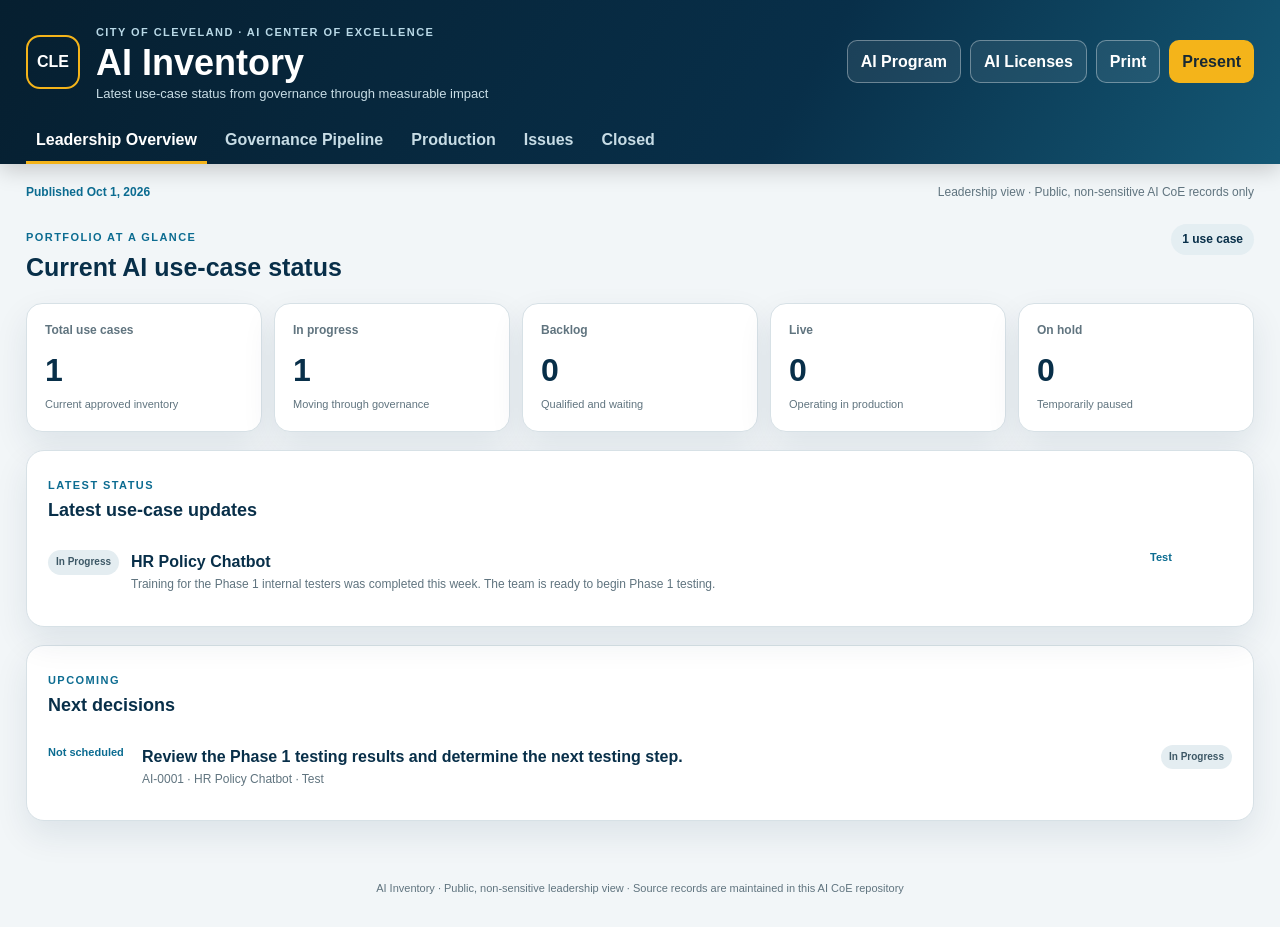
==== commit fa6791e4: "Simplify AI inventory phase tracking" ====
--- a/AI Inventory/index.html
+++ b/AI Inventory/index.html
@@ -30,8 +30,6 @@
     <nav class="tabs" aria-label="Inventory views">
       <button class="active" data-view="overview" type="button">Leadership Overview</button>
       <button data-view="pipeline" type="button">Governance Pipeline</button>
-      <button data-view="reviews" type="button">Review Queue</button>
-      <button data-view="risks" type="button">Technical Risks</button>
       <button data-view="production" type="button">Production</button>
       <button data-view="issues" type="button">Issues</button>
       <button data-view="closed" type="button">Closed</button>
@@ -66,7 +64,7 @@
 
     <section class="view" id="pipeline" aria-labelledby="pipeline-title">
       <div class="section-heading">
-          <div><span class="eyebrow">Governance lifecycle</span><h2 id="pipeline-title">Use cases by current phase</h2><p>Simple phases, latest update, checklist progress, and direct file access.</p></div>
+          <div><span class="eyebrow">Governance lifecycle</span><h2 id="pipeline-title">Use cases by current phase</h2><p>Current stage, this week's update, what is complete, what is happening now, and what comes next.</p></div>
       </div>
       <div class="filters" aria-label="Inventory filters">
         <input id="searchFilter" type="search" placeholder="Search use case, department, or owner">
@@ -74,25 +72,6 @@
         <select id="departmentFilter" aria-label="Filter by department"><option value="">All departments</option></select>
       </div>
       <div class="pipeline" id="pipelineBoard"></div>
-    </section>
-
-    <section class="view" id="reviews" aria-labelledby="reviews-title">
-      <div class="slide">
-        <div class="section-heading"><div><span class="eyebrow">Formal assurance</span><h2 id="reviews-title">Review queue</h2><p>Required Cyber, Data, Application, Network, and Enterprise decisions that are not yet complete.</p></div></div>
-        <div class="kpi-grid five" id="reviewKpis"></div>
-      </div>
-      <div class="slide panel">
-        <div class="panel-heading"><div><span class="eyebrow">Action required</span><h2>Pending formal reviews</h2></div></div>
-        <div id="reviewQueue"></div>
-      </div>
-    </section>
-
-    <section class="view" id="risks" aria-labelledby="risks-title">
-      <div class="slide">
-        <div class="section-heading"><div><span class="eyebrow">Technical assurance</span><h2 id="risks-title">Technical and AI risk register</h2><p>Inherent and residual risks, mitigation ownership, target dates, and decision status.</p></div></div>
-        <div class="kpi-grid" id="riskKpis"></div>
-      </div>
-      <div class="slide risk-grid" id="technicalRiskList"></div>
     </section>
 
     <section class="view" id="production" aria-labelledby="production-title">
@@ -114,10 +93,10 @@
     </section>
   </main>
 
-  <dialog class="case-dialog" id="caseDetailDialog" aria-labelledby="caseDetailTitle">
-    <div class="dialog-shell">
-      <div class="dialog-header"><div><span class="eyebrow">Governance passport</span><h2 id="caseDetailTitle">Use-case governance</h2></div><button class="dialog-close" id="caseDetailClose" type="button" aria-label="Close detailed governance view">Close</button></div>
-      <div class="dialog-body" id="caseDetailBody"></div>
+  <dialog class="status-dialog" id="statusDetailDialog" aria-labelledby="statusDetailTitle">
+    <div class="status-dialog-shell">
+      <div class="status-dialog-header"><div><span>Current phase status</span><h2 id="statusDetailTitle">Use-case status</h2></div><button id="statusDetailClose" type="button">Close</button></div>
+      <div class="status-dialog-body" id="statusDetailBody"></div>
     </div>
   </dialog>
 
--- a/AI Inventory/assets/styles.css
+++ b/AI Inventory/assets/styles.css
@@ -16,21 +16,19 @@
 .tabs{max-width:1500px;margin:auto;padding:0 26px;display:flex;gap:8px;overflow:auto}.tabs button{border:0;border-bottom:3px solid transparent;background:transparent;color:#c7dce5;padding:10px;font-weight:750;white-space:nowrap}.tabs button.active{color:#fff;border-bottom-color:var(--gold)}
 main{max-width:1500px;margin:0 auto 60px;padding:0 26px}.status-row{display:flex;justify-content:space-between;gap:12px;flex-wrap:wrap;padding:20px 0 14px;color:var(--muted);font-size:12px}.freshness{font-weight:800;color:var(--blue)}
 .view{display:none}.view.active{display:block}.slide{margin-bottom:18px}.section-heading,.panel-heading{display:flex;justify-content:space-between;gap:16px;align-items:flex-start}.section-heading{margin:8px 0 16px}.section-heading h2,.panel-heading h2{margin:2px 0;color:var(--navy)}.section-heading h2{font-size:25px}.panel-heading h2{font-size:18px}.section-heading p{margin:5px 0 0;color:var(--muted)}.eyebrow{color:var(--blue)}.record-count{padding:7px 11px;background:#e4eef2;color:var(--navy);border-radius:999px;font-size:12px;font-weight:900}
-.kpi-grid{display:grid;grid-template-columns:repeat(auto-fit,minmax(150px,1fr));gap:12px}.kpi{background:#fff;border:1px solid var(--line);border-radius:16px;padding:18px;box-shadow:var(--shadow);min-height:112px}.kpi-label{font-size:12px;color:var(--muted);font-weight:750}.kpi-value{font-size:32px;font-weight:900;color:var(--navy);margin-top:8px}.kpi-note{font-size:11px;color:var(--muted);margin-top:3px}
+.kpi-grid{display:grid;grid-template-columns:repeat(5,minmax(150px,1fr));gap:12px}.kpi{background:#fff;border:1px solid var(--line);border-radius:16px;padding:18px;box-shadow:var(--shadow);min-height:112px}.kpi-label{font-size:12px;color:var(--muted);font-weight:750}.kpi-value{font-size:32px;font-weight:900;color:var(--navy);margin-top:8px}.kpi-note{font-size:11px;color:var(--muted);margin-top:3px}
 .panel{background:#fff;border:1px solid var(--line);border-radius:var(--radius);padding:21px;box-shadow:var(--shadow)}.panel-heading{margin-bottom:14px}.dashboard-grid{display:grid;grid-template-columns:1fr;gap:16px}
 .update-list,.decision-list{display:grid;gap:10px}.update-item,.decision-item,.issue-item{display:grid;grid-template-columns:auto 1fr auto;gap:12px;align-items:start;border-bottom:1px solid var(--line);padding:11px 0}.update-item:last-child,.decision-item:last-child,.issue-item:last-child{border-bottom:0}.update-item strong,.decision-item strong,.issue-item strong{display:block;color:var(--navy)}.detail{font-size:12px;color:var(--muted);margin-top:3px}.date{font-size:11px;font-weight:900;color:var(--blue);min-width:82px}
 .filters{display:grid;grid-template-columns:2fr 1fr 1fr;gap:9px;margin-bottom:15px}.filters input,.filters select{width:100%;border:1px solid #bdcbd2;border-radius:10px;padding:10px;background:#fff;color:var(--ink)}
 .pipeline{display:grid;grid-template-columns:repeat(3,minmax(270px,1fr));gap:14px;align-items:start}.phase-column{background:#e8eff2;border:1px solid var(--line);border-radius:16px;padding:12px;min-height:160px}.phase-title{display:flex;justify-content:space-between;align-items:center;margin:0 2px 11px;color:var(--navy);font-size:13px}.phase-title span{background:#fff;border-radius:999px;padding:3px 8px;color:var(--muted)}.phase-cards{display:grid;gap:10px}
 .use-case-card{background:#fff;border:1px solid var(--line);border-left:5px solid var(--blue);border-radius:13px;padding:14px;box-shadow:0 7px 20px rgba(8,47,73,.07)}.card-top{display:flex;justify-content:space-between;gap:10px;align-items:start}.use-case-id{font-size:10px;letter-spacing:.08em;color:var(--blue);font-weight:900}.use-case-card h3{font-size:15px;line-height:1.25;color:var(--navy);margin:3px 0}.card-meta,.card-latest,.card-footer{font-size:11px;color:var(--muted)}.card-latest{color:var(--ink);background:#f5f8f9;border-radius:9px;padding:9px;margin:11px 0}.card-latest strong{display:block;color:var(--navy);margin-bottom:2px}.card-footer{display:flex;justify-content:space-between;gap:8px;align-items:center}.readiness{font-weight:850;color:var(--blue)}
-.card-actions{display:flex;gap:8px;flex-wrap:wrap;margin-top:11px}.card-actions a,.link-button{flex:1;text-align:center;text-decoration:none;border:1px solid #b9cbd4;border-radius:8px;padding:7px;color:var(--blue);background:#fff;font-size:11px;font-weight:850;white-space:nowrap}.card-actions a:hover,.card-actions a:focus,.link-button:hover,.link-button:focus{background:#e9f2f5}.mini-grid{display:grid;grid-template-columns:repeat(3,1fr);gap:5px;margin:9px 0}.mini-grid span{background:#f5f8f9;border-radius:7px;padding:6px;text-align:center;color:var(--muted);font-size:9px}.mini-grid strong{display:block;color:var(--navy);font-size:13px}.blocker{color:#8c321f}
-.badge{display:inline-flex;align-items:center;border-radius:999px;padding:5px 8px;font-size:10px;font-weight:900;white-space:nowrap;background:#e4edf1;color:#3d5866}.badge.on-track,.badge.approved,.badge.complete,.badge.low{background:#dff3e8;color:#17643a}.badge.at-risk,.badge.needs-review,.badge.in-review,.badge.moderate,.badge.approved-with-conditions{background:#fff0c9;color:#7a5400}.badge.blocked,.badge.changes-needed,.badge.high,.badge.critical{background:#fde2df;color:#8c2418}.badge.in-progress,.badge.ready{background:#dceef8;color:#075d84}.badge.not-started,.badge.not-assessed,.badge.not-required,.badge.not-applicable{background:#edf1f3;color:#536771}
+.stage-name{margin-top:11px}.stage-name span{display:block;color:var(--muted);font-size:10px;font-weight:850;text-transform:uppercase;letter-spacing:.06em}.stage-name strong{display:block;color:var(--navy);font-size:14px;margin-top:2px}.current-step{display:flex;gap:7px;align-items:center;padding:8px 0;color:var(--ink);font-size:11px;font-weight:750}.current-step span{border-radius:999px;background:var(--gold);color:#172934;padding:3px 7px;font-size:9px;font-weight:900;text-transform:uppercase}.card-actions{display:flex;gap:8px;margin-top:11px}.card-actions a,.status-button{flex:1;text-align:center;text-decoration:none;border:1px solid #b9cbd4;border-radius:8px;padding:7px;color:var(--blue);background:#fff;font-size:11px;font-weight:850}.card-actions a:hover,.card-actions a:focus,.status-button:hover,.status-button:focus{background:#e9f2f5}.status-button{background:var(--navy);border-color:var(--navy);color:#fff}.status-button:hover,.status-button:focus{background:var(--blue)}
+.badge{display:inline-flex;align-items:center;border-radius:999px;padding:5px 8px;font-size:10px;font-weight:900;white-space:nowrap;background:#e4edf1;color:#3d5866}
 .card-grid{display:grid;grid-template-columns:repeat(3,minmax(260px,1fr));gap:14px}.issue-columns{display:grid;grid-template-columns:1fr 1fr;gap:16px}.issue-item{grid-template-columns:1fr auto}.issue-parent{font-size:10px;color:var(--blue);font-weight:900;text-transform:uppercase;letter-spacing:.06em}.mitigation{margin-top:6px;padding:7px 9px;background:#f5f8f9;border-radius:8px;font-size:11px;color:var(--ink)}
 .empty-state{grid-column:1/-1;text-align:center;padding:38px 20px;color:var(--muted);background:#fff;border:1px dashed #b8c8d0;border-radius:15px}.empty-state strong{display:block;color:var(--navy);font-size:17px;margin-bottom:5px}
-.review-row{display:grid;grid-template-columns:1fr auto;gap:14px;align-items:start;padding:13px 0;border-bottom:1px solid var(--line)}.review-row:last-child{border-bottom:0}.review-row strong{display:block;color:var(--navy)}.risk-grid,.review-grid{display:grid;grid-template-columns:repeat(auto-fit,minmax(290px,1fr));gap:14px}.risk-card,.review-card{background:#fff;border:1px solid var(--line);border-radius:15px;padding:16px;box-shadow:var(--shadow)}.risk-card h3,.review-card h3{margin:3px 0;color:var(--navy);font-size:16px}.risk-card p,.review-card p{font-size:12px;color:var(--ink)}
-.case-dialog{width:min(1320px,96vw);height:min(920px,94vh);padding:0;border:0;border-radius:20px;background:#f4f7f8;box-shadow:0 28px 80px rgba(0,0,0,.35)}.case-dialog::backdrop{background:rgba(3,23,35,.7)}.dialog-shell{height:100%;display:flex;flex-direction:column}.dialog-header{display:flex;justify-content:space-between;align-items:center;gap:18px;padding:18px 22px;background:var(--navy);color:#fff}.dialog-header .eyebrow{color:#b9d9e7}.dialog-header h2{margin:3px 0}.dialog-close{border:1px solid rgba(255,255,255,.4);background:transparent;color:#fff;border-radius:9px;padding:8px 12px;font-weight:800}.dialog-body{padding:20px;overflow:auto}.detail-hero{display:flex;justify-content:space-between;gap:20px;align-items:start;background:#fff;border:1px solid var(--line);border-radius:15px;padding:18px}.detail-hero p{margin:7px 0 0}.detail-badges{display:flex;gap:7px;flex-wrap:wrap;justify-content:flex-end}.detail-grid{display:grid;grid-template-columns:1fr 1fr;gap:14px;margin-top:14px}.detail-panel{background:#fff;border:1px solid var(--line);border-radius:15px;padding:16px}.detail-panel h3{color:var(--navy);margin:0 0 10px}.detail-panel dl{display:grid;grid-template-columns:125px 1fr;gap:7px 12px;margin:0;font-size:12px}.detail-panel dt{font-weight:850;color:var(--muted)}.detail-panel dd{margin:0}.detail-section{margin-top:22px}.section-heading.compact{margin-bottom:10px}.section-heading.compact h2{font-size:20px}
-.phase-detail{background:#fff;border:1px solid var(--line);border-radius:13px;margin-bottom:9px;overflow:hidden}.phase-detail summary{display:flex;justify-content:space-between;gap:12px;align-items:center;padding:13px 15px;cursor:pointer}.phase-detail summary strong{display:block;color:var(--navy)}.phase-detail summary small{display:block;color:var(--muted);margin-top:2px}.phase-summary{display:flex;align-items:center;gap:7px;font-size:11px;color:var(--muted)}.progress-track{height:5px;background:#e6edf0}.progress-track i{display:block;height:100%;background:var(--blue)}.phase-dates,.gate-note{padding:9px 15px;font-size:11px;color:var(--muted);border-bottom:1px solid var(--line)}.gate-note{color:var(--ink);background:#f8fafb}.requirement-list{padding:4px 15px 10px}.requirement-row{display:grid;grid-template-columns:1fr auto;gap:12px;padding:10px 0;border-bottom:1px solid var(--line)}.requirement-row:last-child{border-bottom:0}.requirement-row.overdue{border-left:3px solid #c94332;padding-left:9px}.requirement-row strong{display:block;color:var(--ink);font-size:12px}.control-id{display:inline-block;margin-right:7px;color:var(--blue);font-size:10px;font-weight:900;letter-spacing:.04em}
+.status-dialog{width:min(820px,94vw);max-height:92vh;padding:0;border:0;border-radius:20px;background:var(--paper);box-shadow:0 28px 80px rgba(0,0,0,.35)}.status-dialog::backdrop{background:rgba(3,23,35,.7)}.status-dialog-shell{display:flex;flex-direction:column;max-height:92vh}.status-dialog-header{display:flex;justify-content:space-between;align-items:center;gap:16px;padding:18px 22px;background:var(--navy);color:#fff}.status-dialog-header span{font-size:10px;font-weight:900;text-transform:uppercase;letter-spacing:.12em;color:#b9d9e7}.status-dialog-header h2{margin:3px 0 0}.status-dialog-header button{border:1px solid rgba(255,255,255,.45);background:transparent;color:#fff;border-radius:9px;padding:8px 12px;font-weight:800}.status-dialog-body{padding:20px;overflow:auto}.status-hero{display:flex;justify-content:space-between;gap:16px;align-items:start;background:#fff;border:1px solid var(--line);border-radius:15px;padding:17px}.status-hero h3{color:var(--navy);font-size:22px;margin:3px 0}.status-hero p{margin:5px 0;color:var(--muted);font-size:12px}.stage-status{border-radius:999px;background:#fff0c9;color:#7a5400;padding:7px 10px;font-size:11px;font-weight:900;white-space:nowrap}.status-progress{display:grid;grid-template-columns:auto 1fr;gap:14px;align-items:center;margin:15px 0}.status-progress strong{display:block;color:var(--navy)}.status-progress span{display:block;color:var(--muted);font-size:10px}.progress-bar{height:9px;border-radius:999px;background:#dce5e9;overflow:hidden}.progress-bar i{display:block;height:100%;background:var(--blue);border-radius:inherit}.step-list{display:grid;gap:8px}.phase-step{display:grid;grid-template-columns:34px 1fr;gap:11px;align-items:start;background:#fff;border:1px solid var(--line);border-radius:12px;padding:12px}.step-marker{width:30px;height:30px;border-radius:50%;display:grid;place-items:center;background:#e7eef1;color:var(--muted);font-weight:900}.phase-step span{display:block;color:var(--muted);font-size:9px;font-weight:900;text-transform:uppercase;letter-spacing:.08em}.phase-step strong{display:block;color:var(--navy);margin-top:1px}.phase-step p{margin:4px 0 0;color:var(--muted);font-size:11px}.phase-step.complete .step-marker{background:#dff3e8;color:#17643a}.phase-step.current{border:2px solid var(--gold);background:#fffdf5}.phase-step.current .step-marker{background:var(--gold);color:#172934}.phase-step.blocked{border-color:#e38a7e}.phase-step.blocked .step-marker{background:#fde2df;color:#8c2418}.status-summary{display:grid;grid-template-columns:1fr 1fr;gap:10px;margin-top:14px}.status-summary article{background:#fff;border:1px solid var(--line);border-radius:12px;padding:13px}.status-summary article.wide{grid-column:1/-1}.status-summary span{color:var(--blue);font-size:9px;font-weight:900;text-transform:uppercase;letter-spacing:.08em}.status-summary p{margin:5px 0 0;font-size:12px}.status-links{display:flex;gap:9px;margin-top:14px}.status-links a{flex:1;text-align:center;text-decoration:none;background:var(--navy);color:#fff;border-radius:9px;padding:9px;font-size:11px;font-weight:850}
 .present-controls{display:none}footer{max-width:1500px;margin:0 auto 30px;padding:0 26px;text-align:center;color:var(--muted);font-size:11px}
 .presentation-mode{overflow:hidden;background:var(--navy-deep)}.presentation-mode .masthead{position:fixed;left:0;right:0}.presentation-mode .tabs,.presentation-mode .brand-copy p,.presentation-mode .status-row{display:none}.presentation-mode main{max-width:none;margin:90px 0 0;height:calc(100vh - 90px);padding:22px 5vw 75px;overflow:auto}.presentation-mode .view.active .slide{display:none;min-height:calc(100vh - 190px)}.presentation-mode .view.active .slide.present-active{display:block}.presentation-mode .panel,.presentation-mode .kpi{box-shadow:none}.presentation-mode .present-controls{position:fixed;display:flex;align-items:center;gap:9px;left:50%;bottom:17px;transform:translateX(-50%);z-index:80;background:var(--navy-deep);padding:8px 10px;border-radius:999px;color:#fff}.present-controls button{border:0;background:#145875;color:#fff;border-radius:999px;padding:8px 12px;font-weight:800}.present-controls span{min-width:70px;text-align:center;font-size:12px}
 @media(max-width:1050px){.kpi-grid{grid-template-columns:repeat(3,1fr)}.dashboard-grid,.issue-columns{grid-template-columns:1fr}.pipeline,.card-grid{grid-template-columns:repeat(2,1fr)}}
-@media(max-width:700px){.masthead-inner{padding:14px}.brand-mark{width:44px;height:44px}.brand-copy p{display:none}.header-actions .secondary:not(:first-child){display:none}.tabs,main{padding-left:14px;padding-right:14px}.kpi-grid,.pipeline,.card-grid,.detail-grid,.risk-grid,.review-grid{grid-template-columns:1fr}.filters{grid-template-columns:1fr}.source{display:none}.detail-hero,.phase-detail summary{display:block}.detail-badges,.phase-summary{justify-content:flex-start;margin-top:9px}.detail-panel dl{grid-template-columns:1fr}.mini-grid{grid-template-columns:1fr}.case-dialog{width:100vw;height:100vh;max-width:none;max-height:none;border-radius:0}}
+@media(max-width:700px){.masthead-inner{padding:14px}.brand-mark{width:44px;height:44px}.brand-copy p{display:none}.header-actions .secondary:not(:first-child){display:none}.tabs,main{padding-left:14px;padding-right:14px}.kpi-grid,.pipeline,.card-grid,.status-summary{grid-template-columns:1fr}.filters{grid-template-columns:1fr}.source{display:none}.status-hero{display:block}.stage-status{display:inline-flex;margin-top:8px}.status-links{display:grid}.status-dialog{width:100vw;max-height:100vh;border-radius:0}.status-dialog-shell{max-height:100vh}}
 @media print{.masthead,.status-row,.filters,.present-controls,footer{display:none!important}body{background:#fff}.view{display:none!important}.view.active{display:block!important}.panel,.kpi,.use-case-card{box-shadow:none}main{max-width:none;margin:0;padding:0}}
